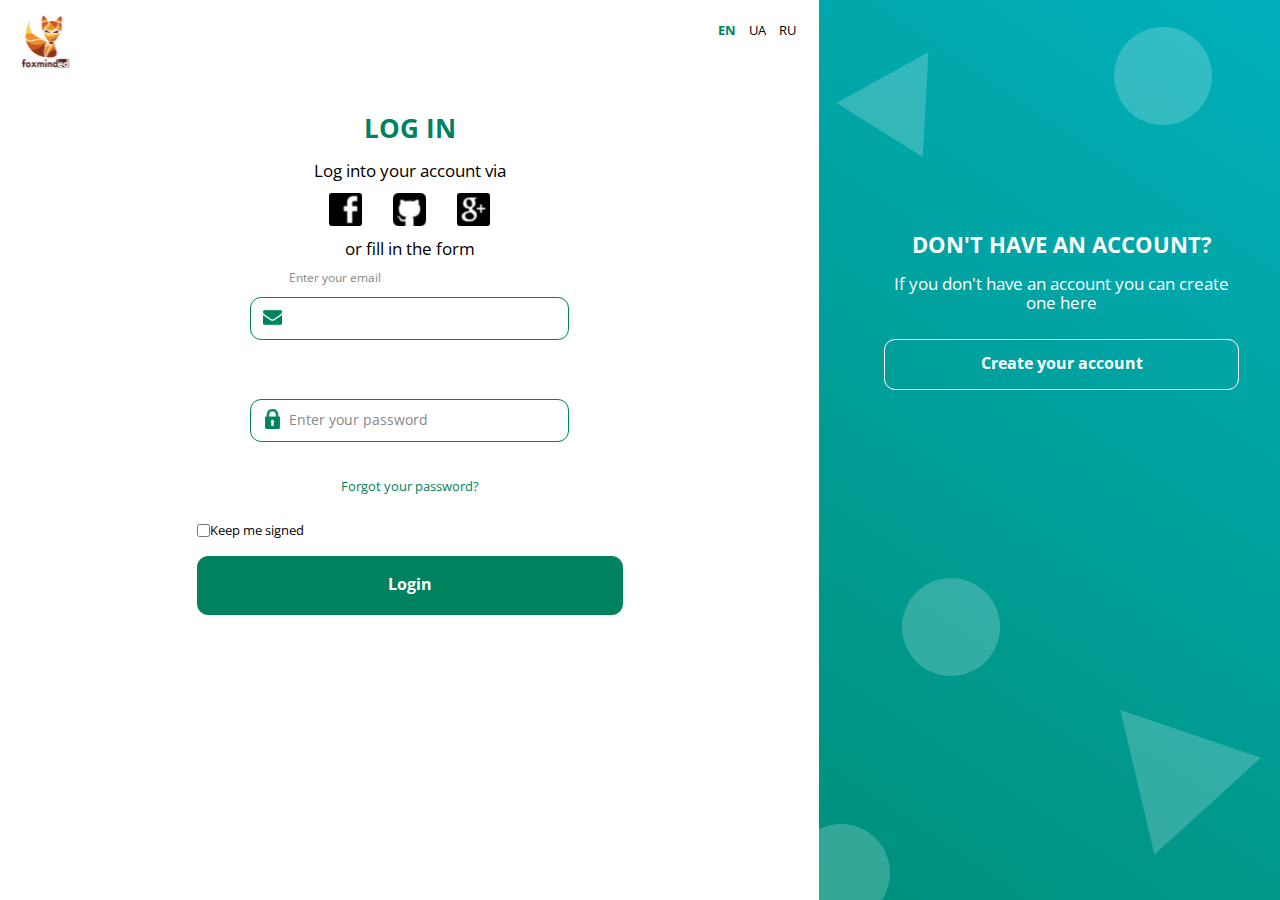
==== index.html @ 0f44b27f "Auto-generated commit" ====
<!doctype html>
<html lang="en">

<head>
  <meta charset="utf-8">
  <title>CrmAngular</title>
  <base href="/">

  <meta name="viewport" content="width=device-width, initial-scale=1">
  <link rel="icon" type="image/x-icon" href="favicon.ico">
  <link href="https://fonts.googleapis.com/css?family=Open+Sans:300,400,700&display=swap&subset=cyrillic"
    rel="stylesheet">
    <!-- |Roboto -->
<link rel="stylesheet" href="styles.527ba64f855cca4bac41.css"></head>

<body>
  <crm-root></crm-root>
<script src="runtime-es2015.5c32c1327b9e923b1fdf.js" type="module"></script><script src="runtime-es5.5c32c1327b9e923b1fdf.js" nomodule defer></script><script src="polyfills-es5.6696c533341b95a3d617.js" nomodule defer></script><script src="polyfills-es2015.2987770fde9daa1d8a2e.js" type="module"></script><script src="main-es2015.83c91a7ea70dfad4a2f9.js" type="module"></script><script src="main-es5.83c91a7ea70dfad4a2f9.js" nomodule defer></script></body>

</html>
---- styles.527ba64f855cca4bac41.css ----
/*! normalize.css v8.0.1 | MIT License | github.com/necolas/normalize.css */html{line-height:1.15;-webkit-text-size-adjust:100%}body{margin:0;height:100vh}details,main{display:block}h1{font-size:2em;margin:.67em 0}hr{box-sizing:content-box;height:0;overflow:visible}code,kbd,pre,samp{font-family:monospace,monospace;font-size:1em}a{background-color:transparent}abbr[title]{border-bottom:none;text-decoration:underline;-webkit-text-decoration:underline dotted;text-decoration:underline dotted}b,strong{font-weight:bolder}small{font-size:80%}sub,sup{font-size:75%;line-height:0;position:relative;vertical-align:baseline}sub{bottom:-.25em}sup{top:-.5em}img{border-style:none}button,input,optgroup,select,textarea{font-family:inherit;font-size:100%;line-height:1.15;margin:0}button,input{overflow:visible}button,select{text-transform:none}[type=button],[type=reset],[type=submit],button{-webkit-appearance:button}[type=button]::-moz-focus-inner,[type=reset]::-moz-focus-inner,[type=submit]::-moz-focus-inner,button::-moz-focus-inner{border-style:none;padding:0}[type=button]:-moz-focusring,[type=reset]:-moz-focusring,[type=submit]:-moz-focusring,button:-moz-focusring{outline:ButtonText dotted 1px}fieldset{padding:.35em .75em .625em}legend{box-sizing:border-box;color:inherit;display:table;max-width:100%;padding:0;white-space:normal}progress{vertical-align:baseline}textarea{overflow:auto}[type=checkbox],[type=radio]{box-sizing:border-box;padding:0}[type=number]::-webkit-inner-spin-button,[type=number]::-webkit-outer-spin-button{height:auto}[type=search]{-webkit-appearance:textfield;outline-offset:-2px}[type=search]::-webkit-search-decoration{-webkit-appearance:none}::-webkit-file-upload-button{-webkit-appearance:button;font:inherit}summary{display:list-item}[hidden],template{display:none}body,html{box-sizing:border-box;font-family:Roboto,"Open Sans",sans-serif;font-size:13px}
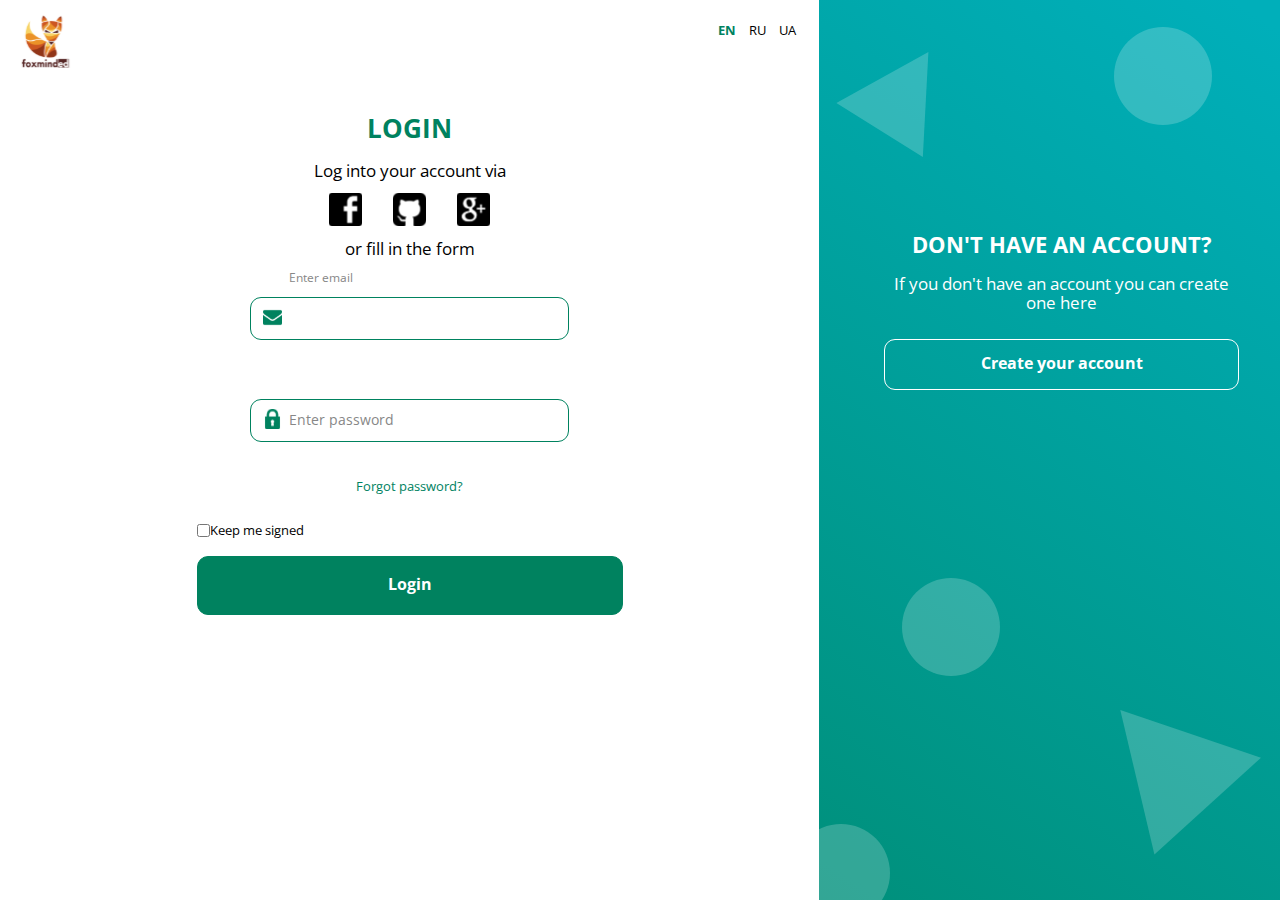
==== commit dd96b821: "Auto-generated commit" ====
--- a/index.html
+++ b/index.html
@@ -15,6 +15,6 @@
 
 <body>
   <crm-root></crm-root>
-<script src="runtime-es2015.5c32c1327b9e923b1fdf.js" type="module"></script><script src="runtime-es5.5c32c1327b9e923b1fdf.js" nomodule defer></script><script src="polyfills-es5.6696c533341b95a3d617.js" nomodule defer></script><script src="polyfills-es2015.2987770fde9daa1d8a2e.js" type="module"></script><script src="main-es2015.83c91a7ea70dfad4a2f9.js" type="module"></script><script src="main-es5.83c91a7ea70dfad4a2f9.js" nomodule defer></script></body>
+<script src="runtime.f4464c9427e40871131c.js" defer></script><script src="polyfills-es5.d0c2fa0120eca4b65663.js" nomodule defer></script><script src="polyfills.bbc3907f151f2b4a9cd9.js" defer></script><script src="main.6ca5ebdb972df807fa55.js" defer></script></body>
 
 </html>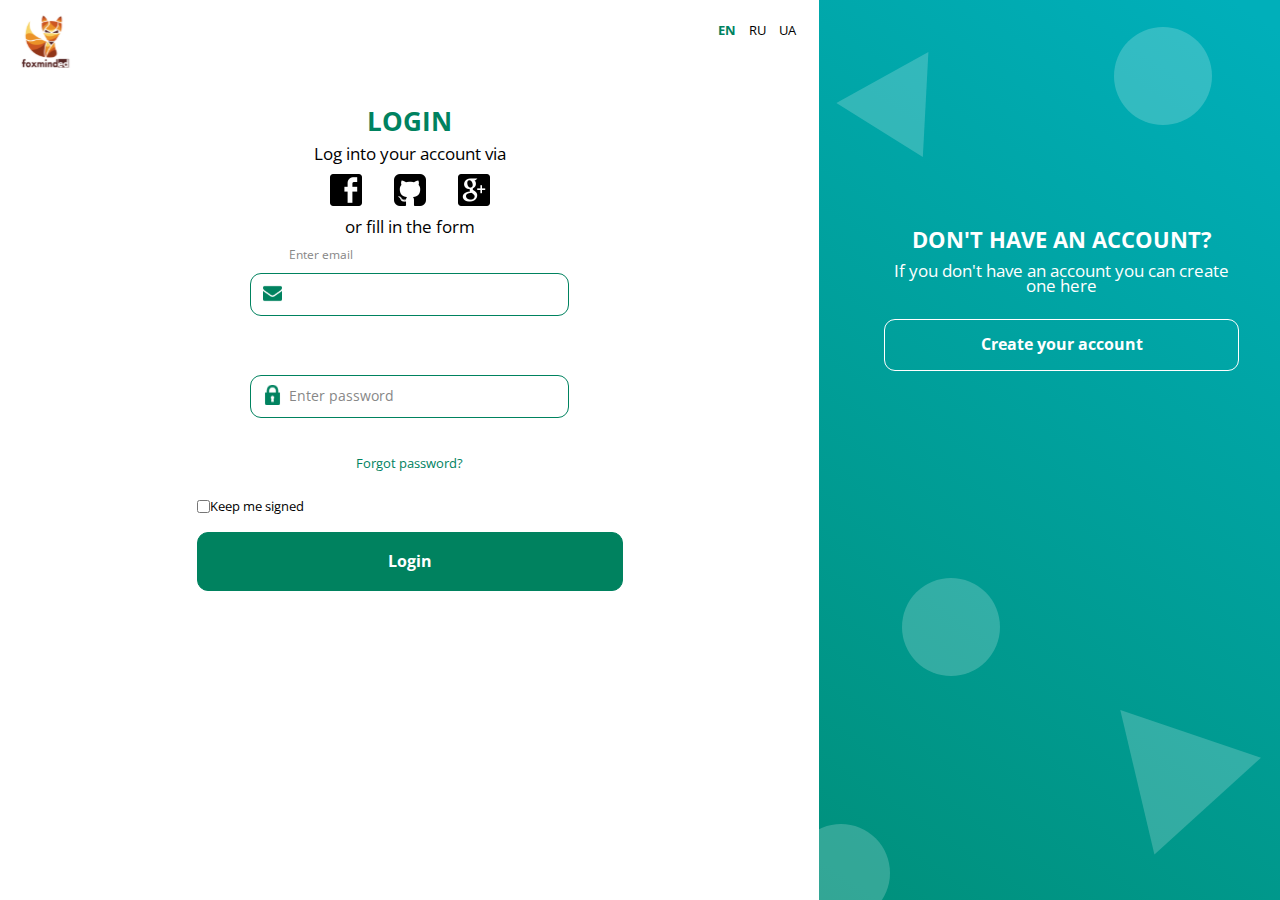
==== commit f0c6a144: "Auto-generated commit" ====
--- a/index.html
+++ b/index.html
@@ -8,13 +8,15 @@
 
   <meta name="viewport" content="width=device-width, initial-scale=1">
   <link rel="icon" type="image/x-icon" href="favicon.ico">
+
   <link href="https://fonts.googleapis.com/css?family=Open+Sans:300,400,700&display=swap&subset=cyrillic"
     rel="stylesheet">
     <!-- |Roboto -->
-<link rel="stylesheet" href="styles.527ba64f855cca4bac41.css"></head>
+
+<link rel="stylesheet" href="styles.18e82efcc65128b48fd3.css"></head>
 
 <body>
   <crm-root></crm-root>
-<script src="runtime.f4464c9427e40871131c.js" defer></script><script src="polyfills-es5.d0c2fa0120eca4b65663.js" nomodule defer></script><script src="polyfills.bbc3907f151f2b4a9cd9.js" defer></script><script src="main.6ca5ebdb972df807fa55.js" defer></script></body>
+<script src="runtime.fc7ea34ad2e6e4f0fc88.js" defer></script><script src="polyfills-es5.4201772f5e4b06fe3d33.js" nomodule defer></script><script src="polyfills.a5bb6953be6e689dd39b.js" defer></script><script src="main.d791f132883e48ab0f61.js" defer></script></body>
 
-</html>+</html>
--- a/styles.18e82efcc65128b48fd3.css
+++ b/styles.18e82efcc65128b48fd3.css
@@ -0,0 +1 @@
+/*! normalize.css v8.0.1 | MIT License | github.com/necolas/normalize.css */html{-webkit-text-size-adjust:100%}body{margin:0;height:100vh}details,main{display:block}h1{font-size:2em;margin:.67em 0}hr{box-sizing:content-box;height:0;overflow:visible}code,kbd,pre,samp{font-family:monospace,monospace;font-size:1em}a{background-color:transparent}abbr[title]{border-bottom:none;text-decoration:underline;-webkit-text-decoration:underline dotted;text-decoration:underline dotted}b,strong{font-weight:bolder}small{font-size:80%}sub,sup{font-size:75%;line-height:0;position:relative;vertical-align:baseline}sub{bottom:-.25em}sup{top:-.5em}img{border-style:none}button,input,optgroup,select,textarea{font-family:inherit;font-size:100%;line-height:1.15;margin:0}button,input{overflow:visible}button,select{text-transform:none}[type=button],[type=reset],[type=submit],button{-webkit-appearance:button}[type=button]::-moz-focus-inner,[type=reset]::-moz-focus-inner,[type=submit]::-moz-focus-inner,button::-moz-focus-inner{border-style:none;padding:0}[type=button]:-moz-focusring,[type=reset]:-moz-focusring,[type=submit]:-moz-focusring,button:-moz-focusring{outline:ButtonText dotted 1px}fieldset{padding:.35em .75em .625em}legend{box-sizing:border-box;color:inherit;display:table;max-width:100%;padding:0;white-space:normal}progress{vertical-align:baseline}textarea{overflow:auto}[type=checkbox],[type=radio]{box-sizing:border-box;padding:0}[type=number]::-webkit-inner-spin-button,[type=number]::-webkit-outer-spin-button{height:auto}[type=search]{-webkit-appearance:textfield;outline-offset:-2px}[type=search]::-webkit-search-decoration{-webkit-appearance:none}::-webkit-file-upload-button{-webkit-appearance:button;font:inherit}summary{display:list-item}[hidden],template{display:none}body,html{box-sizing:border-box;font-family:Roboto,"Open Sans",sans-serif;font-size:13px;line-height:15px}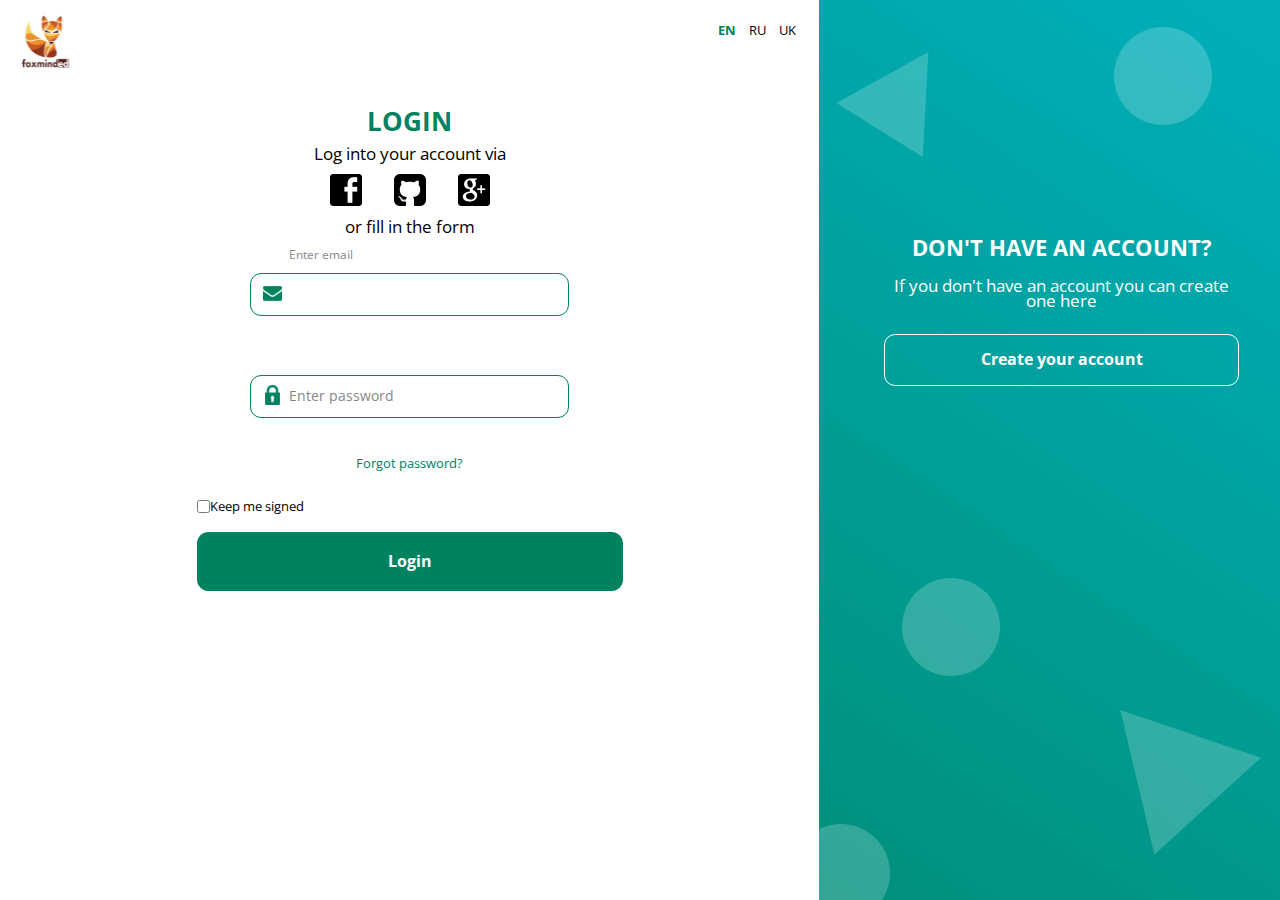
==== commit feea753b: "Auto-generated commit" ====
--- a/index.html
+++ b/index.html
@@ -17,6 +17,6 @@
 
 <body>
   <crm-root></crm-root>
-<script src="runtime.fc7ea34ad2e6e4f0fc88.js" defer></script><script src="polyfills-es5.4201772f5e4b06fe3d33.js" nomodule defer></script><script src="polyfills.a5bb6953be6e689dd39b.js" defer></script><script src="main.d791f132883e48ab0f61.js" defer></script></body>
+<script src="runtime.325c75a10e14db24957a.js" defer></script><script src="polyfills-es5.888ef183b0554192ae4c.js" nomodule defer></script><script src="polyfills.6295a8ec68c73d6844a8.js" defer></script><script src="main.df7c9ab945776743a549.js" defer></script></body>
 
 </html>
--- a/styles.18e82efcc65128b48fd3.css
+++ b/styles.18e82efcc65128b48fd3.css
@@ -1 +1 @@
-/*! normalize.css v8.0.1 | MIT License | github.com/necolas/normalize.css */html{-webkit-text-size-adjust:100%}body{margin:0;height:100vh}details,main{display:block}h1{font-size:2em;margin:.67em 0}hr{box-sizing:content-box;height:0;overflow:visible}code,kbd,pre,samp{font-family:monospace,monospace;font-size:1em}a{background-color:transparent}abbr[title]{border-bottom:none;text-decoration:underline;-webkit-text-decoration:underline dotted;text-decoration:underline dotted}b,strong{font-weight:bolder}small{font-size:80%}sub,sup{font-size:75%;line-height:0;position:relative;vertical-align:baseline}sub{bottom:-.25em}sup{top:-.5em}img{border-style:none}button,input,optgroup,select,textarea{font-family:inherit;font-size:100%;line-height:1.15;margin:0}button,input{overflow:visible}button,select{text-transform:none}[type=button],[type=reset],[type=submit],button{-webkit-appearance:button}[type=button]::-moz-focus-inner,[type=reset]::-moz-focus-inner,[type=submit]::-moz-focus-inner,button::-moz-focus-inner{border-style:none;padding:0}[type=button]:-moz-focusring,[type=reset]:-moz-focusring,[type=submit]:-moz-focusring,button:-moz-focusring{outline:ButtonText dotted 1px}fieldset{padding:.35em .75em .625em}legend{box-sizing:border-box;color:inherit;display:table;max-width:100%;padding:0;white-space:normal}progress{vertical-align:baseline}textarea{overflow:auto}[type=checkbox],[type=radio]{box-sizing:border-box;padding:0}[type=number]::-webkit-inner-spin-button,[type=number]::-webkit-outer-spin-button{height:auto}[type=search]{-webkit-appearance:textfield;outline-offset:-2px}[type=search]::-webkit-search-decoration{-webkit-appearance:none}::-webkit-file-upload-button{-webkit-appearance:button;font:inherit}summary{display:list-item}[hidden],template{display:none}body,html{box-sizing:border-box;font-family:Roboto,"Open Sans",sans-serif;font-size:13px;line-height:15px}+/*! normalize.css v8.0.1 | MIT License | github.com/necolas/normalize.css */html{line-height:1.15;-webkit-text-size-adjust:100%}body{margin:0}main{display:block}h1{font-size:2em;margin:.67em 0}hr{box-sizing:content-box;height:0;overflow:visible}pre{font-family:monospace,monospace;font-size:1em}a{background-color:transparent}abbr[title]{border-bottom:none;text-decoration:underline;-webkit-text-decoration:underline dotted;text-decoration:underline dotted}b,strong{font-weight:bolder}code,kbd,samp{font-family:monospace,monospace;font-size:1em}small{font-size:80%}sub,sup{font-size:75%;line-height:0;position:relative;vertical-align:baseline}sub{bottom:-.25em}sup{top:-.5em}img{border-style:none}button,input,optgroup,select,textarea{font-family:inherit;font-size:100%;line-height:1.15;margin:0}button,input{overflow:visible}button,select{text-transform:none}[type=button],[type=reset],[type=submit],button{-webkit-appearance:button}[type=button]::-moz-focus-inner,[type=reset]::-moz-focus-inner,[type=submit]::-moz-focus-inner,button::-moz-focus-inner{border-style:none;padding:0}[type=button]:-moz-focusring,[type=reset]:-moz-focusring,[type=submit]:-moz-focusring,button:-moz-focusring{outline:1px dotted ButtonText}fieldset{padding:.35em .75em .625em}legend{box-sizing:border-box;color:inherit;display:table;max-width:100%;padding:0;white-space:normal}progress{vertical-align:baseline}textarea{overflow:auto}[type=checkbox],[type=radio]{box-sizing:border-box;padding:0}[type=number]::-webkit-inner-spin-button,[type=number]::-webkit-outer-spin-button{height:auto}[type=search]{-webkit-appearance:textfield;outline-offset:-2px}[type=search]::-webkit-search-decoration{-webkit-appearance:none}::-webkit-file-upload-button{-webkit-appearance:button;font:inherit}details{display:block}summary{display:list-item}[hidden],template{display:none}body,html{box-sizing:border-box;font-family:Roboto,Open Sans,sans-serif;font-size:13px;line-height:15px}body{height:100vh}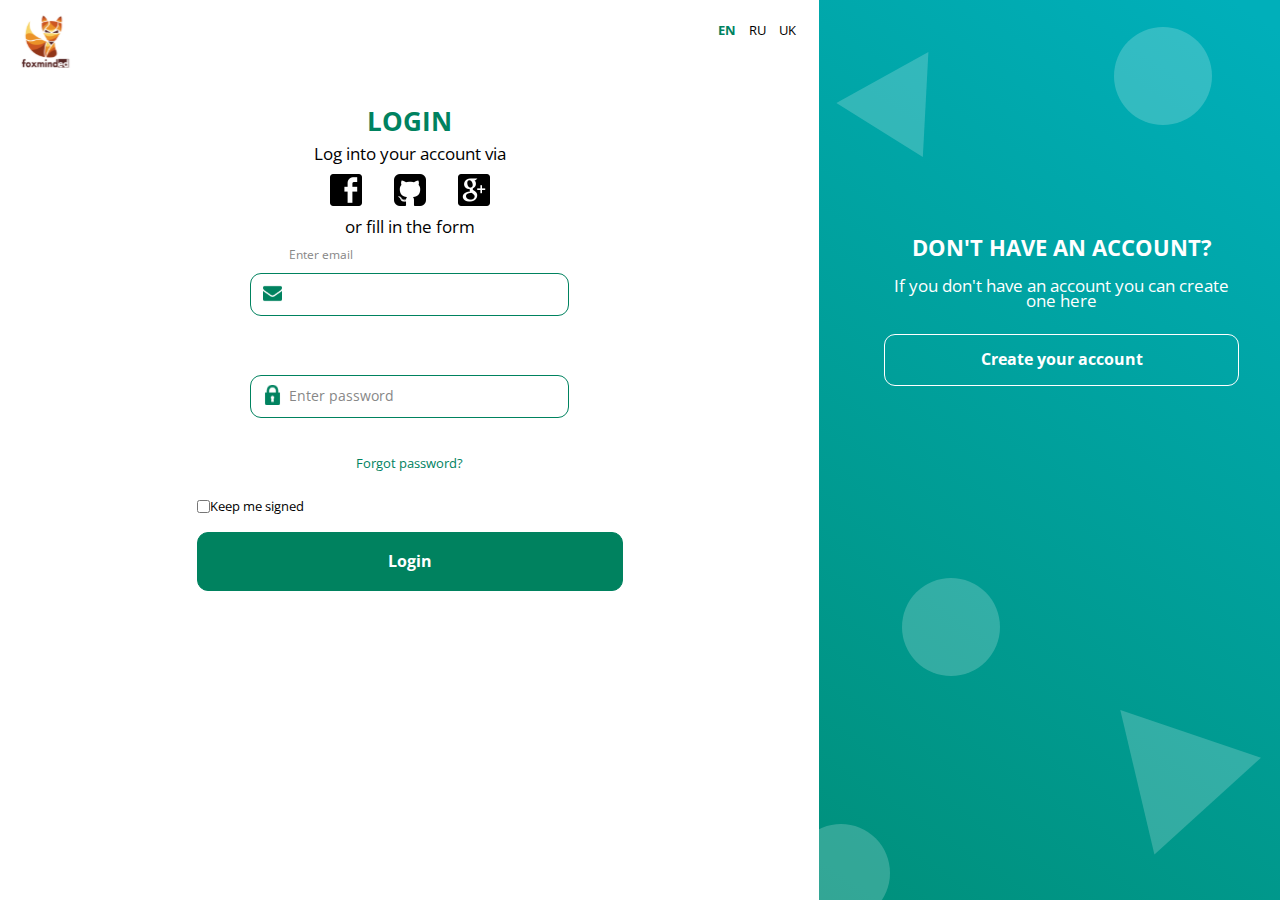
==== commit d5a5eb78: "Auto-generated commit" ====
--- a/index.html
+++ b/index.html
@@ -17,6 +17,6 @@
 
 <body>
   <crm-root></crm-root>
-<script src="runtime.325c75a10e14db24957a.js" defer></script><script src="polyfills-es5.888ef183b0554192ae4c.js" nomodule defer></script><script src="polyfills.6295a8ec68c73d6844a8.js" defer></script><script src="main.df7c9ab945776743a549.js" defer></script></body>
+<script src="runtime.e782e9f59064dc0050dd.js" defer></script><script src="polyfills-es5.888ef183b0554192ae4c.js" nomodule defer></script><script src="polyfills.6295a8ec68c73d6844a8.js" defer></script><script src="main.699a3982dc5d3af7afe1.js" defer></script></body>
 
 </html>
